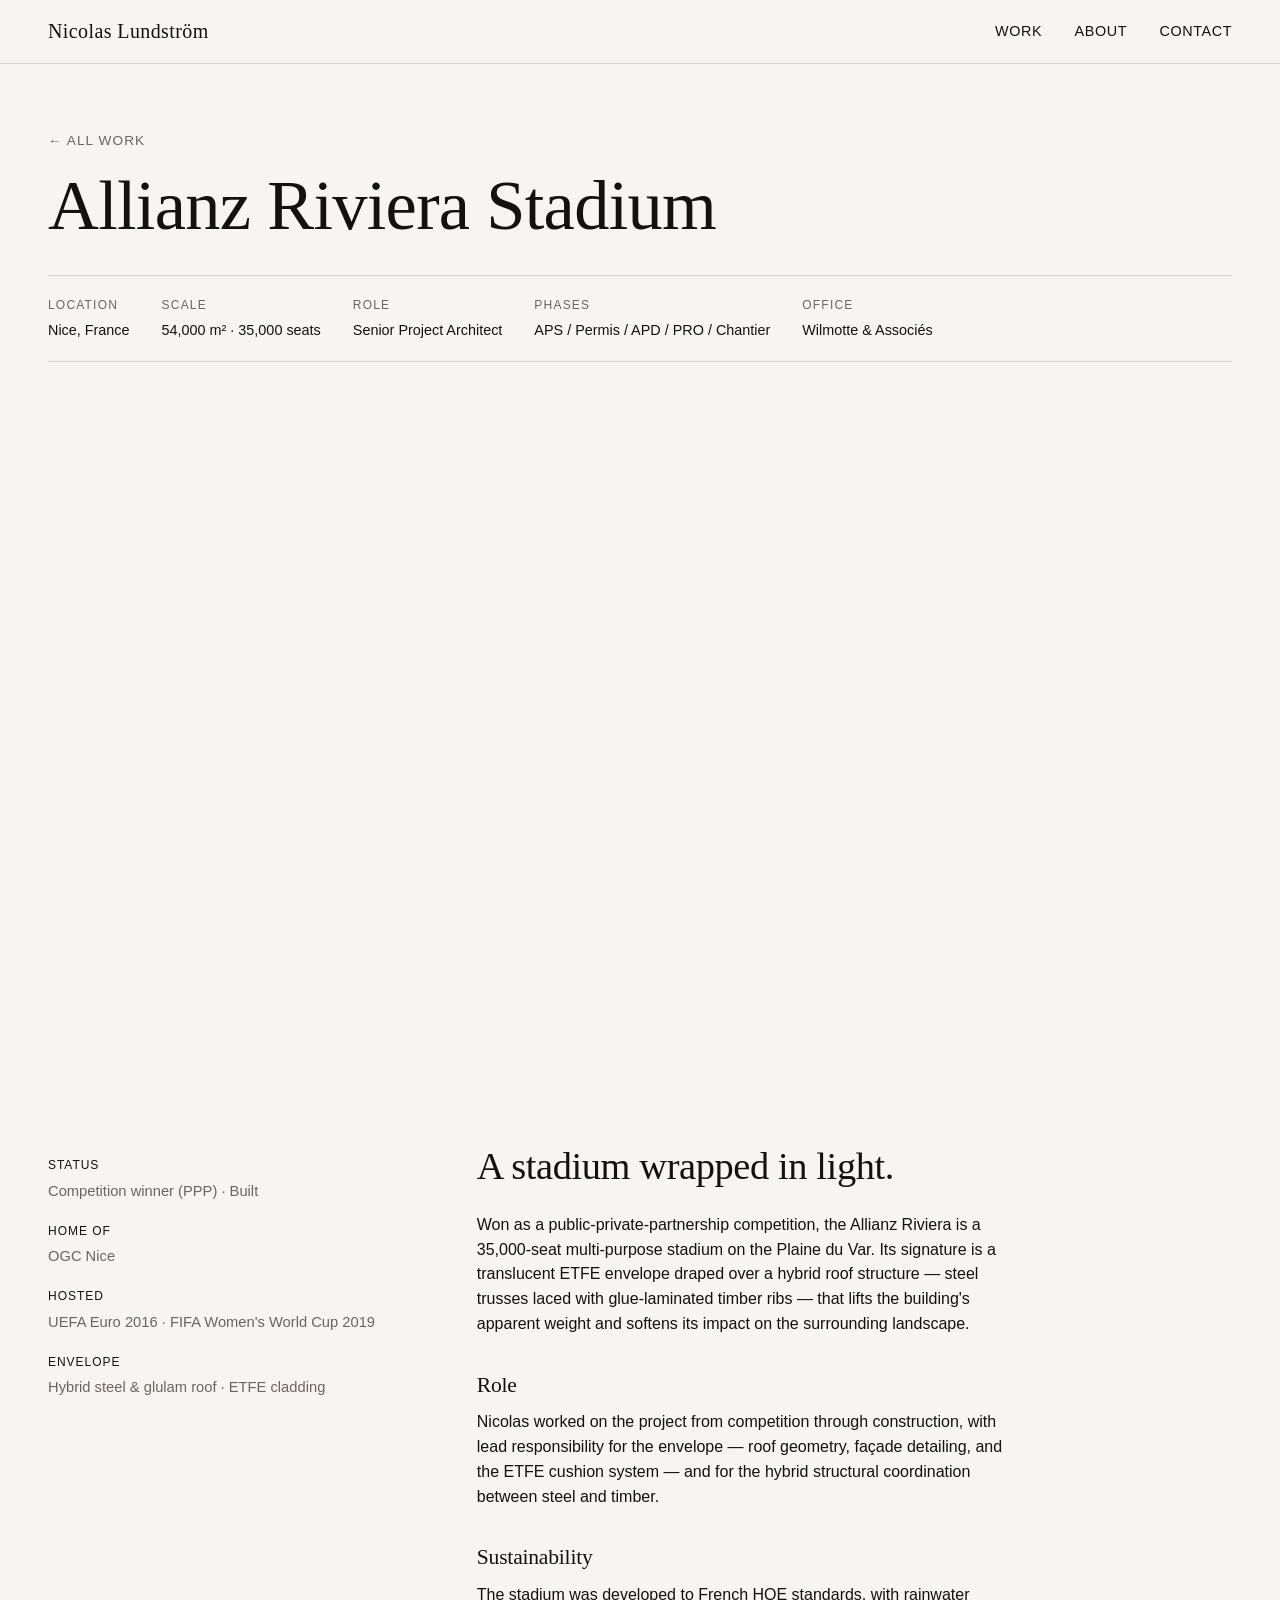
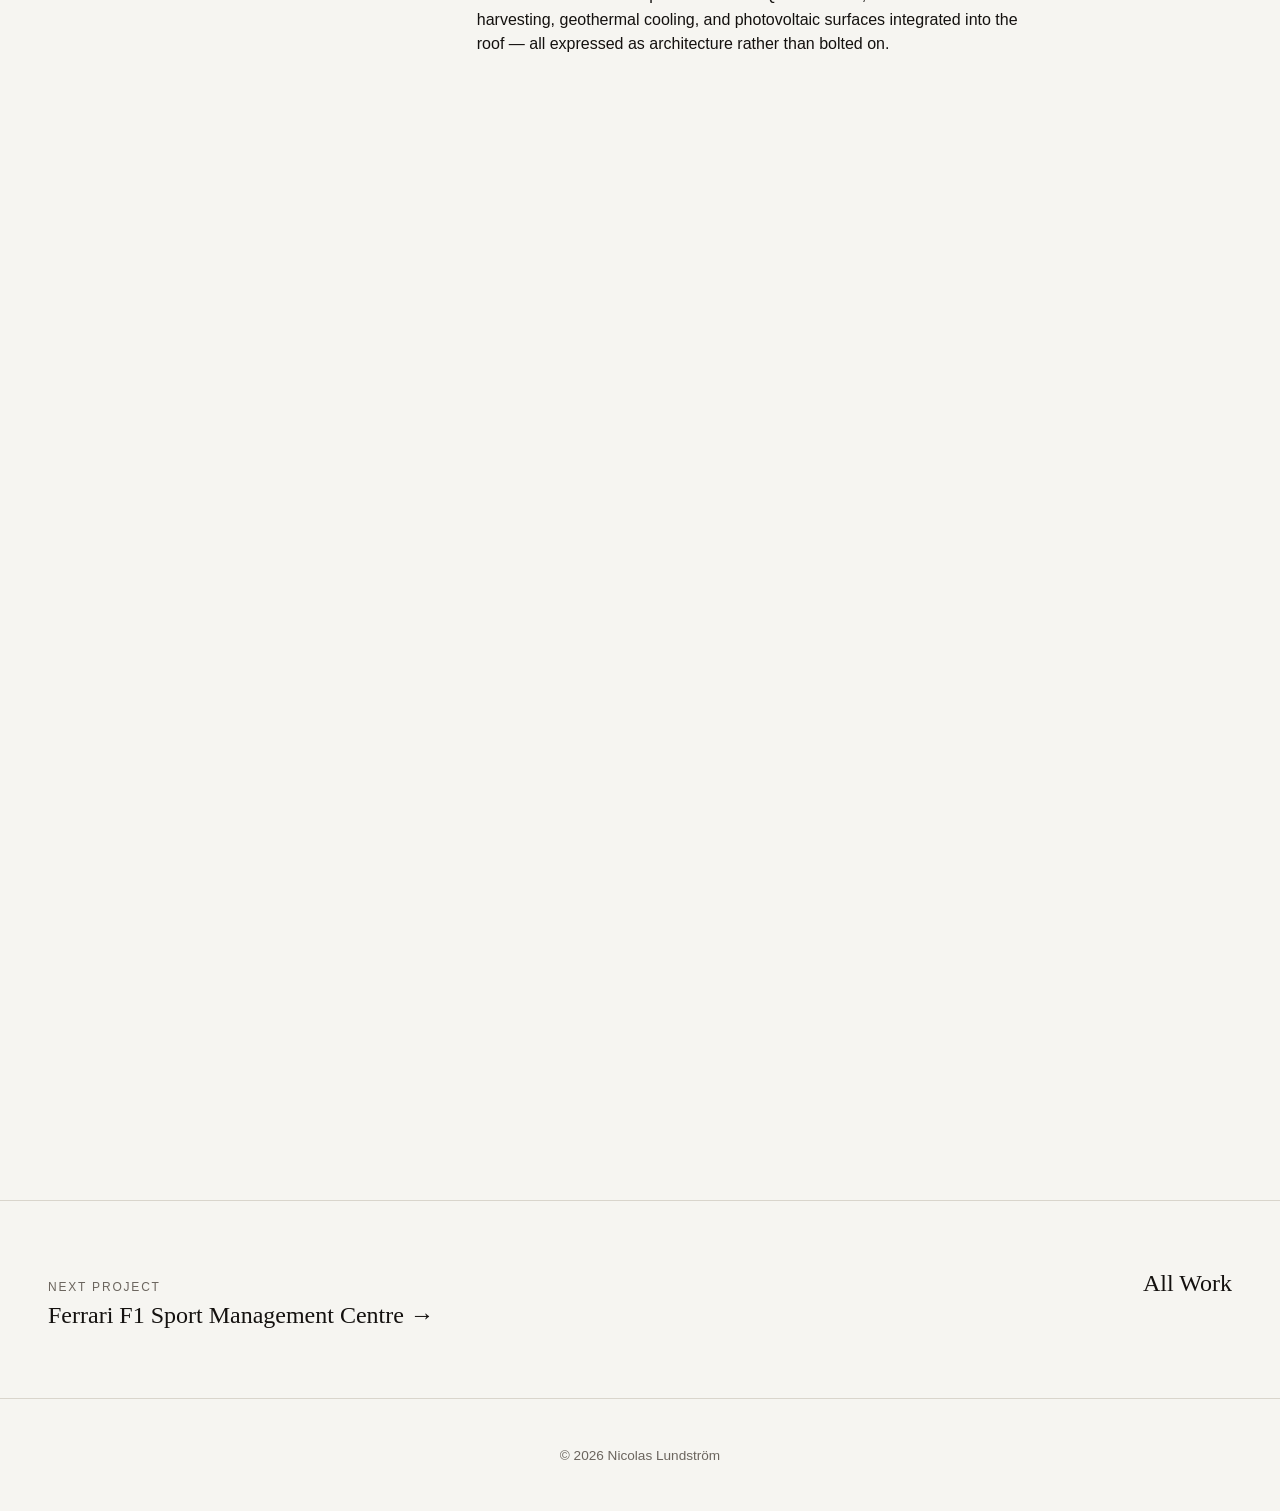
==== projects/allianz-riviera.html @ 049cf6e3 "v0 portfolio site for Nicolas Lundström 8 project pages covering work at Shalom Baranes Associates a" ====
<!doctype html>
<html lang="en">
<head>
<meta charset="utf-8" />
<meta name="viewport" content="width=device-width,initial-scale=1" />
<title>Allianz Riviera Stadium — Nicolas Lundström</title>
<link rel="stylesheet" href="../css/styles.css" />
</head>
<body>
<header class="site-header">
  <a class="brand" href="../index.html">Nicolas&nbsp;Lundström</a>
  <nav>
    <a href="../index.html#work">Work</a>
    <a href="../index.html#about">About</a>
    <a href="../index.html#contact">Contact</a>
  </nav>
</header>

<section class="project-hero">
  <a class="back" href="../index.html#work">← All Work</a>
  <h1>Allianz Riviera Stadium</h1>
  <div class="project-meta">
    <div><span>Location</span>Nice, France</div>
    <div><span>Scale</span>54,000 m² · 35,000 seats</div>
    <div><span>Role</span>Senior Project Architect</div>
    <div><span>Phases</span>APS / Permis / APD / PRO / Chantier</div>
    <div><span>Office</span>Wilmotte &amp; Associés</div>
  </div>
</section>

<div class="project-cover">
  <div class="img" style="background-image:url('https://picsum.photos/seed/allianz-hero/1800/1000')"></div>
</div>

<section class="project-body">
  <aside>
    <strong>Status</strong>Competition winner (PPP) · Built
    <strong>Home of</strong>OGC Nice
    <strong>Hosted</strong>UEFA Euro 2016 · FIFA Women's World Cup 2019
    <strong>Envelope</strong>Hybrid steel &amp; glulam roof · ETFE cladding
  </aside>
  <div>
    <h2>A stadium wrapped in light.</h2>
    <p>
      Won as a public-private-partnership competition, the Allianz Riviera is a
      35,000-seat multi-purpose stadium on the Plaine du Var. Its signature is a
      translucent ETFE envelope draped over a hybrid roof structure — steel trusses
      laced with glue-laminated timber ribs — that lifts the building's apparent
      weight and softens its impact on the surrounding landscape.
    </p>
    <h3>Role</h3>
    <p>
      Nicolas worked on the project from competition through construction, with
      lead responsibility for the envelope — roof geometry, façade detailing,
      and the ETFE cushion system — and for the hybrid structural coordination
      between steel and timber.
    </p>
    <h3>Sustainability</h3>
    <p>
      The stadium was developed to French HQE standards, with rainwater harvesting,
      geothermal cooling, and photovoltaic surfaces integrated into the roof —
      all expressed as architecture rather than bolted on.
    </p>
  </div>
</section>

<section class="gallery">
  <div class="img wide" style="background-image:url('https://picsum.photos/seed/allianz-g1/1600/700')"></div>
  <div class="img" style="background-image:url('https://picsum.photos/seed/allianz-g2/1200/900')"></div>
  <div class="img" style="background-image:url('https://picsum.photos/seed/allianz-g3/1200/900')"></div>
</section>

<nav class="next-project">
  <div><div class="label">Next Project</div><a href="ferrari-f1.html">Ferrari F1 Sport Management Centre →</a></div>
  <div><a href="../index.html#work">All Work</a></div>
</nav>

<footer class="site-footer"><p>© <span id="y"></span> Nicolas Lundström</p></footer>
<script>document.getElementById('y').textContent=new Date().getFullYear();</script>
</body>
</html>
---- css/styles.css ----
/* ---- Base ---- */
:root {
  --bg: #f6f5f1;
  --ink: #14110f;
  --muted: #6b655e;
  --rule: #d9d5cc;
  --accent: #a8321a;
  --max: 1280px;
  --serif: "Cormorant Garamond", "Didot", "Times New Roman", serif;
  --sans: "Inter", "Helvetica Neue", Arial, sans-serif;
}

* { box-sizing: border-box; }
html, body { margin: 0; padding: 0; }
body {
  background: var(--bg);
  color: var(--ink);
  font-family: var(--sans);
  font-size: 16px;
  line-height: 1.55;
  -webkit-font-smoothing: antialiased;
}
img { max-width: 100%; display: block; }
a { color: inherit; text-decoration: none; }
a:hover { color: var(--accent); }
h1, h2, h3 { font-family: var(--serif); font-weight: 500; letter-spacing: -0.01em; }
h1 { font-size: clamp(2.4rem, 5.5vw, 5rem); line-height: 1.05; margin: 0; }
h2 { font-size: clamp(1.8rem, 3vw, 2.6rem); margin: 0; }
h3 { font-size: 1.35rem; margin: 0.25rem 0 0.5rem; }

/* ---- Header ---- */
.site-header {
  position: sticky; top: 0; z-index: 20;
  display: flex; justify-content: space-between; align-items: center;
  padding: 1rem clamp(1.25rem, 4vw, 3rem);
  background: rgba(246,245,241,0.92);
  backdrop-filter: blur(8px);
  border-bottom: 1px solid var(--rule);
}
.brand { font-family: var(--serif); font-size: 1.25rem; letter-spacing: 0.02em; }
.site-header nav a { margin-left: 1.75rem; font-size: 0.9rem; letter-spacing: 0.04em; text-transform: uppercase; }

/* ---- Hero ---- */
.hero {
  padding: clamp(4rem, 12vw, 9rem) clamp(1.25rem, 4vw, 3rem) clamp(3rem, 8vw, 6rem);
  max-width: var(--max); margin: 0 auto;
}
.hero .eyebrow {
  font-size: 0.8rem; letter-spacing: 0.15em; text-transform: uppercase;
  color: var(--muted); margin: 0 0 1.5rem;
}
.hero .lede {
  max-width: 46ch; font-size: 1.15rem; color: var(--muted);
  margin: 2rem 0 2.5rem;
}
.cta {
  display: inline-block;
  border-bottom: 1px solid var(--ink);
  padding-bottom: 2px;
  font-size: 0.95rem; letter-spacing: 0.04em;
}

/* ---- Sections ---- */
.work, .about, .contact {
  max-width: var(--max); margin: 0 auto;
  padding: clamp(3rem, 7vw, 6rem) clamp(1.25rem, 4vw, 3rem);
  border-top: 1px solid var(--rule);
}
.section-head {
  display: flex; align-items: baseline; gap: 1rem;
  margin-bottom: 3rem;
}
.section-num {
  font-family: var(--serif); font-style: italic; color: var(--muted); font-size: 1rem;
}

/* ---- Work grid ---- */
.grid {
  display: grid; gap: clamp(1.5rem, 3vw, 2.5rem);
  grid-template-columns: repeat(auto-fill, minmax(320px, 1fr));
}
.card {
  display: flex; flex-direction: column;
  color: var(--ink); transition: transform 0.4s ease;
}
.card:hover { color: var(--ink); transform: translateY(-4px); }
.card:hover h3 { color: var(--accent); }
.card-img {
  aspect-ratio: 4 / 3;
  background-size: cover; background-position: center;
  background-color: #ddd;
  margin-bottom: 1rem;
  filter: saturate(0.9);
}
.card-meta {
  font-size: 0.78rem; letter-spacing: 0.1em; text-transform: uppercase;
  color: var(--muted); margin: 0.25rem 0;
}
.card-body p { margin: 0.25rem 0 0; color: var(--muted); font-size: 0.98rem; }

/* ---- About ---- */
.about-grid {
  display: grid; grid-template-columns: 1fr 1.6fr; gap: clamp(1.5rem, 4vw, 4rem);
}
.about-portrait {
  aspect-ratio: 3 / 4;
  background-image: url('https://picsum.photos/seed/nicolasportrait/900/1200');
  background-size: cover; background-position: center;
  filter: grayscale(0.2);
}
.about-copy p { margin: 0 0 1.1rem; max-width: 62ch; }
.about-copy a { border-bottom: 1px solid var(--muted); }
.facts {
  margin-top: 2rem;
  border-top: 1px solid var(--rule);
  padding-top: 1.5rem;
}
.facts > div {
  display: grid; grid-template-columns: 180px 1fr; gap: 1rem;
  padding: 0.65rem 0;
  border-bottom: 1px solid var(--rule);
}
.facts dt { font-size: 0.78rem; letter-spacing: 0.1em; text-transform: uppercase; color: var(--muted); margin: 0; }
.facts dd { margin: 0; font-size: 0.98rem; }

@media (max-width: 720px) {
  .about-grid { grid-template-columns: 1fr; }
  .facts > div { grid-template-columns: 1fr; gap: 0.15rem; }
}

/* ---- Contact ---- */
.contact-inner { max-width: 56ch; }
.contact-inner .email {
  font-family: var(--serif); font-size: clamp(1.6rem, 4vw, 2.4rem);
  margin: 0.5rem 0 1.5rem;
}
.contact-inner .email a { border-bottom: 1px solid var(--ink); }
.contact-inner .links a { border-bottom: 1px solid var(--muted); margin: 0 0.25rem; }
.contact-inner .links span { color: var(--muted); margin: 0 0.25rem; }

/* ---- Footer ---- */
.site-footer {
  border-top: 1px solid var(--rule);
  padding: 2rem clamp(1.25rem, 4vw, 3rem);
  font-size: 0.85rem; color: var(--muted);
  text-align: center;
}

/* ---- Project detail pages ---- */
.project-hero {
  padding: clamp(2rem, 5vw, 4rem) clamp(1.25rem, 4vw, 3rem) clamp(1rem, 3vw, 2rem);
  max-width: var(--max); margin: 0 auto;
}
.project-hero .back {
  font-size: 0.85rem; letter-spacing: 0.08em; text-transform: uppercase;
  color: var(--muted);
}
.project-hero h1 { margin-top: 1rem; }
.project-hero .project-meta {
  display: flex; flex-wrap: wrap; gap: 2rem;
  margin-top: 2rem; padding: 1.25rem 0;
  border-top: 1px solid var(--rule); border-bottom: 1px solid var(--rule);
  font-size: 0.9rem;
}
.project-hero .project-meta span { color: var(--muted); display: block; font-size: 0.75rem; letter-spacing: 0.1em; text-transform: uppercase; margin-bottom: 0.3rem; }

.project-cover {
  max-width: var(--max); margin: 0 auto;
  padding: 0 clamp(1.25rem, 4vw, 3rem);
}
.project-cover .img {
  aspect-ratio: 16 / 9;
  background-size: cover; background-position: center;
}
.project-body {
  display: grid; grid-template-columns: 1fr 2fr;
  gap: clamp(1.5rem, 4vw, 4rem);
  max-width: var(--max); margin: 0 auto;
  padding: clamp(3rem, 6vw, 5rem) clamp(1.25rem, 4vw, 3rem);
}
.project-body h2 { margin-bottom: 1rem; }
.project-body h3 { margin-top: 2rem; }
.project-body p { max-width: 62ch; margin: 0 0 1.1rem; }
.project-body aside { font-size: 0.92rem; color: var(--muted); }
.project-body aside strong { display: block; color: var(--ink); font-weight: 500; text-transform: uppercase; letter-spacing: 0.08em; font-size: 0.75rem; margin-top: 1.2rem; margin-bottom: 0.3rem; }

@media (max-width: 800px) {
  .project-body { grid-template-columns: 1fr; }
}

.gallery {
  max-width: var(--max); margin: 0 auto;
  padding: 0 clamp(1.25rem, 4vw, 3rem) clamp(3rem, 6vw, 5rem);
  display: grid; gap: 1rem;
  grid-template-columns: repeat(2, 1fr);
}
.gallery .img { aspect-ratio: 4 / 3; background-size: cover; background-position: center; }
.gallery .img.wide { grid-column: 1 / -1; aspect-ratio: 16 / 7; }

.next-project {
  border-top: 1px solid var(--rule);
  max-width: var(--max); margin: 0 auto;
  padding: clamp(2rem, 5vw, 4rem) clamp(1.25rem, 4vw, 3rem);
  display: flex; justify-content: space-between; align-items: baseline;
}
.next-project a { font-family: var(--serif); font-size: 1.5rem; }
.next-project .label { font-size: 0.75rem; letter-spacing: 0.15em; text-transform: uppercase; color: var(--muted); }
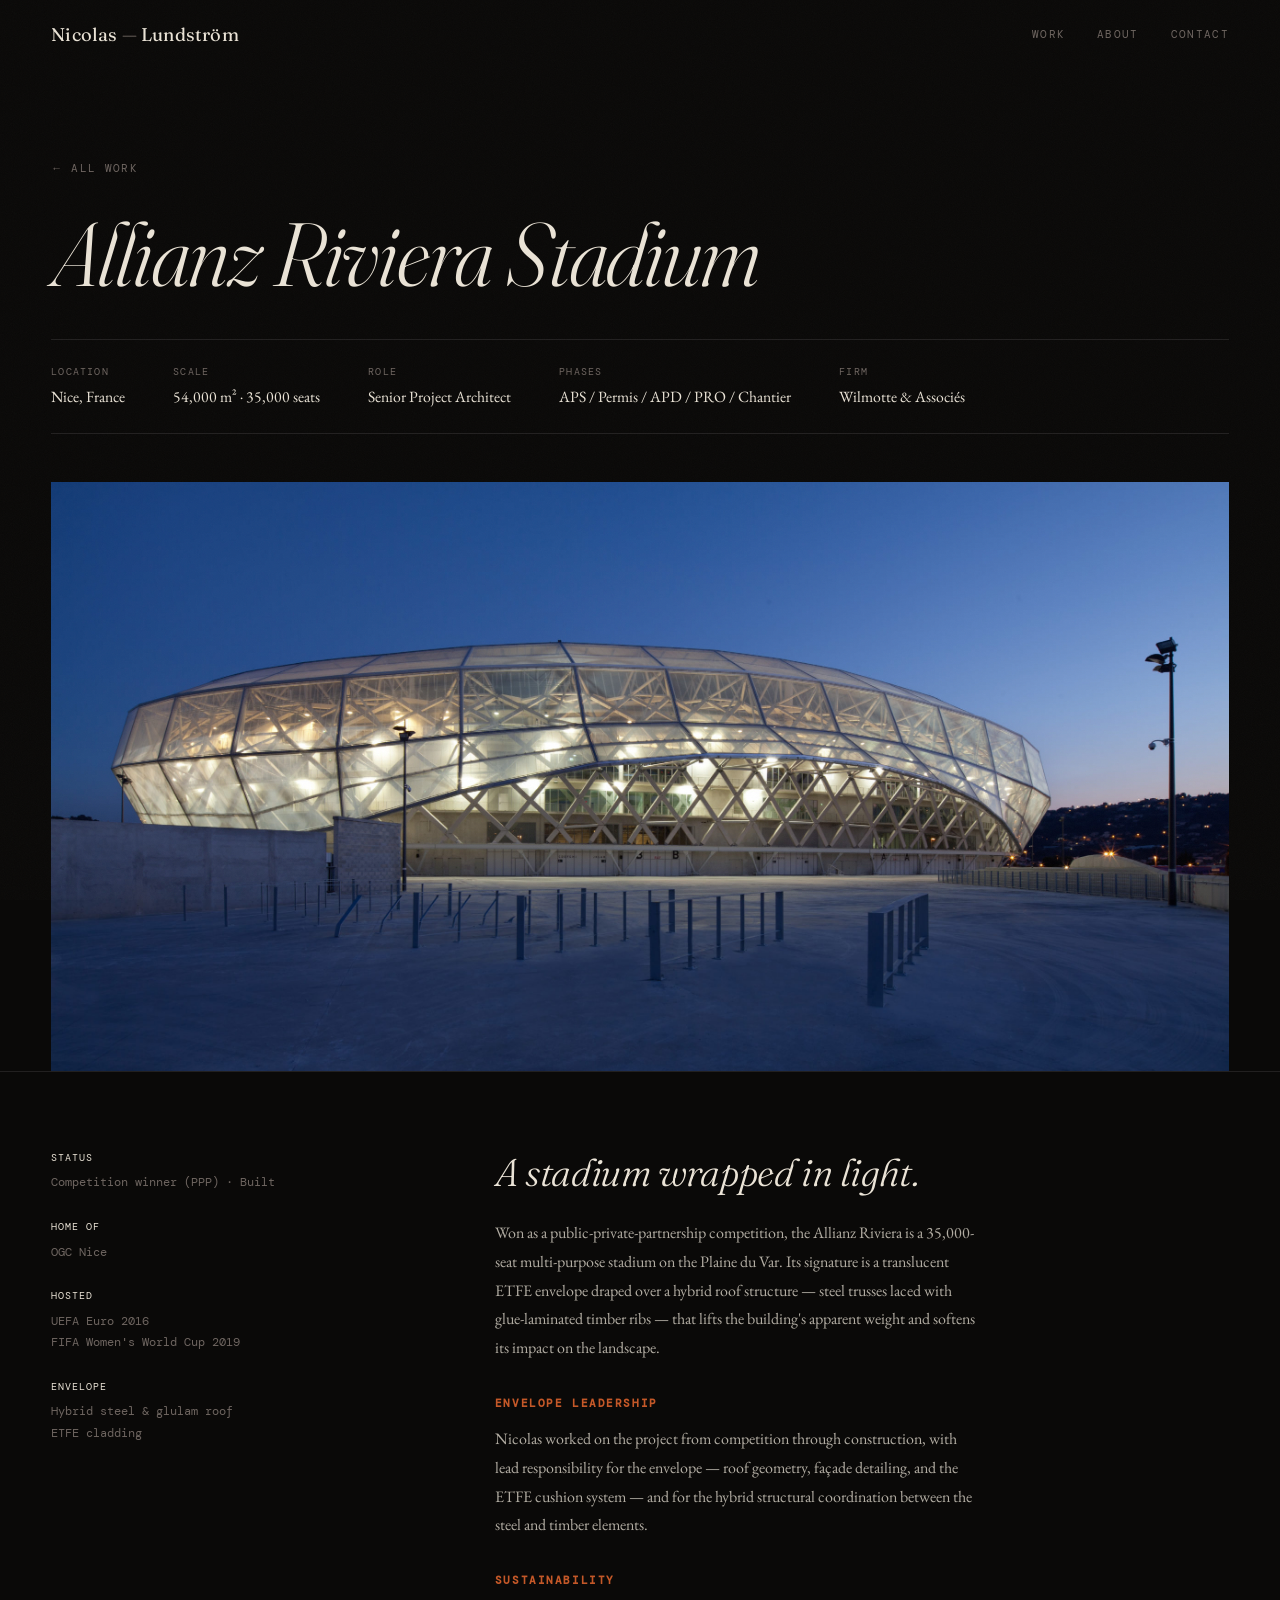
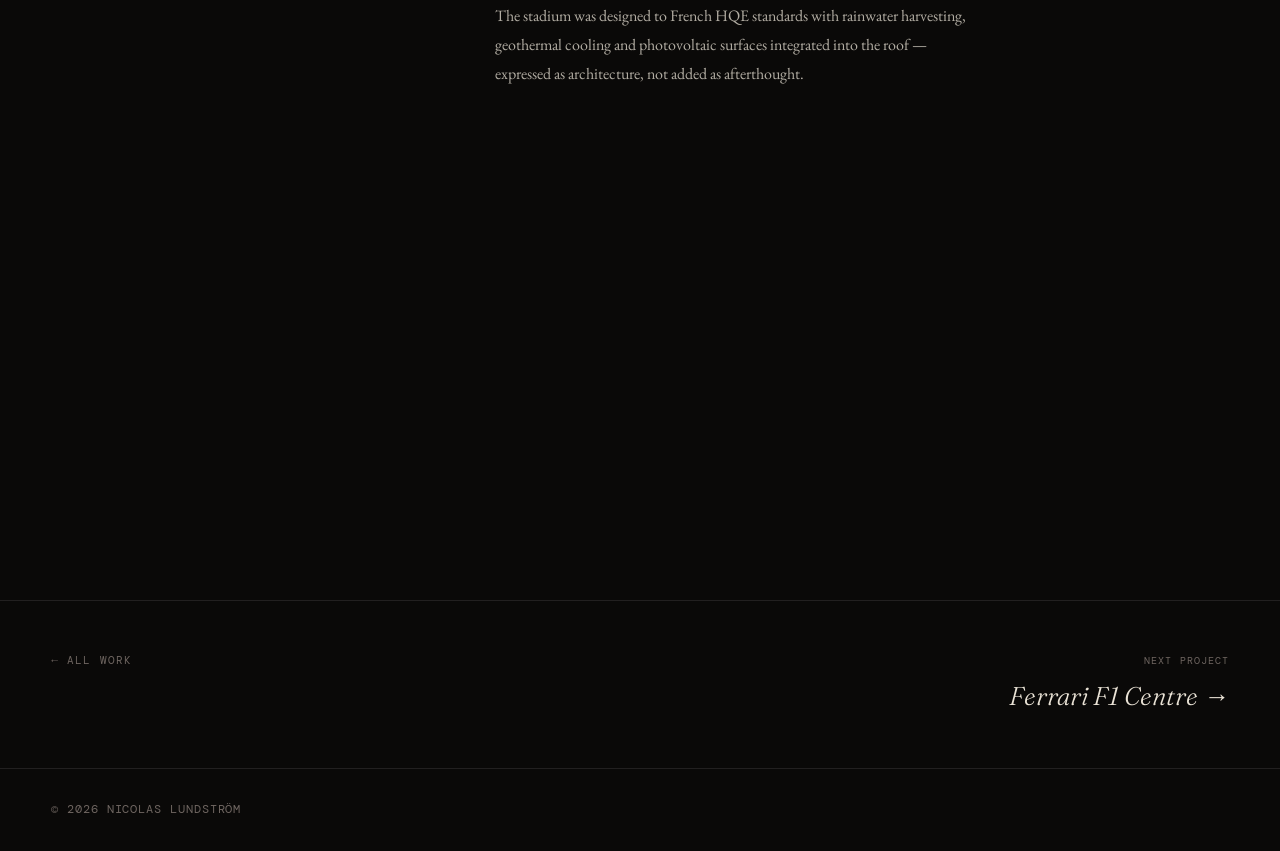
==== commit f00bc7de: "v2 — full design overhaul with real project photography - New editorial dark aesthetic (Fraunces/EB " ====
--- a/projects/allianz-riviera.html
+++ b/projects/allianz-riviera.html
@@ -4,11 +4,16 @@
 <meta charset="utf-8" />
 <meta name="viewport" content="width=device-width,initial-scale=1" />
 <title>Allianz Riviera Stadium — Nicolas Lundström</title>
+<link rel="preconnect" href="https://fonts.googleapis.com" />
+<link rel="preconnect" href="https://fonts.gstatic.com" crossorigin />
+<link href="https://fonts.googleapis.com/css2?family=Fraunces:ital,opsz,wght@0,9..144,300..900;1,9..144,300..900&family=EB+Garamond:ital,wght@0,400;0,500;1,400&family=DM+Mono:wght@300;400&display=swap" rel="stylesheet" />
 <link rel="stylesheet" href="../css/styles.css" />
 </head>
 <body>
-<header class="site-header">
-  <a class="brand" href="../index.html">Nicolas&nbsp;Lundström</a>
+<div class="grain"></div>
+
+<header class="site-header" id="site-header">
+  <a class="brand" href="../index.html">Nicolas<span class="brand-sep"> — </span>Lundström</a>
   <nav>
     <a href="../index.html#work">Work</a>
     <a href="../index.html#about">About</a>
@@ -17,65 +22,82 @@
 </header>
 
 <section class="project-hero">
-  <a class="back" href="../index.html#work">← All Work</a>
+  <a class="back-link" href="../index.html#work">All Work</a>
   <h1>Allianz Riviera Stadium</h1>
-  <div class="project-meta">
-    <div><span>Location</span>Nice, France</div>
-    <div><span>Scale</span>54,000 m² · 35,000 seats</div>
-    <div><span>Role</span>Senior Project Architect</div>
-    <div><span>Phases</span>APS / Permis / APD / PRO / Chantier</div>
-    <div><span>Office</span>Wilmotte &amp; Associés</div>
+  <div class="project-meta-bar">
+    <div class="project-meta-item"><div class="label">Location</div><div class="value">Nice, France</div></div>
+    <div class="project-meta-item"><div class="label">Scale</div><div class="value">54,000 m² · 35,000 seats</div></div>
+    <div class="project-meta-item"><div class="label">Role</div><div class="value">Senior Project Architect</div></div>
+    <div class="project-meta-item"><div class="label">Phases</div><div class="value">APS / Permis / APD / PRO / Chantier</div></div>
+    <div class="project-meta-item"><div class="label">Firm</div><div class="value">Wilmotte &amp; Associés</div></div>
   </div>
 </section>
 
 <div class="project-cover">
-  <div class="img" style="background-image:url('https://picsum.photos/seed/allianz-hero/1800/1000')"></div>
+  <img class="project-cover-img" src="../images/allianz.jpg" alt="Allianz Riviera Stadium, Nice" />
 </div>
 
-<section class="project-body">
-  <aside>
-    <strong>Status</strong>Competition winner (PPP) · Built
-    <strong>Home of</strong>OGC Nice
-    <strong>Hosted</strong>UEFA Euro 2016 · FIFA Women's World Cup 2019
-    <strong>Envelope</strong>Hybrid steel &amp; glulam roof · ETFE cladding
+<div class="project-content">
+  <aside class="project-sidebar">
+    <div class="sib-group">
+      <strong>Status</strong>
+      Competition winner (PPP) · Built
+    </div>
+    <div class="sib-group">
+      <strong>Home of</strong>
+      OGC Nice
+    </div>
+    <div class="sib-group">
+      <strong>Hosted</strong>
+      UEFA Euro 2016<br/>FIFA Women's World Cup 2019
+    </div>
+    <div class="sib-group">
+      <strong>Envelope</strong>
+      Hybrid steel &amp; glulam roof<br/>ETFE cladding
+    </div>
   </aside>
-  <div>
+
+  <div class="project-text">
     <h2>A stadium wrapped in light.</h2>
     <p>
       Won as a public-private-partnership competition, the Allianz Riviera is a
-      35,000-seat multi-purpose stadium on the Plaine du Var. Its signature is a
-      translucent ETFE envelope draped over a hybrid roof structure — steel trusses
-      laced with glue-laminated timber ribs — that lifts the building's apparent
-      weight and softens its impact on the surrounding landscape.
+      35,000-seat multi-purpose stadium on the Plaine du Var. Its signature
+      is a translucent ETFE envelope draped over a hybrid roof structure —
+      steel trusses laced with glue-laminated timber ribs — that lifts the
+      building's apparent weight and softens its impact on the landscape.
     </p>
-    <h3>Role</h3>
+    <h3>Envelope Leadership</h3>
     <p>
-      Nicolas worked on the project from competition through construction, with
-      lead responsibility for the envelope — roof geometry, façade detailing,
-      and the ETFE cushion system — and for the hybrid structural coordination
-      between steel and timber.
+      Nicolas worked on the project from competition through construction,
+      with lead responsibility for the envelope — roof geometry, façade
+      detailing, and the ETFE cushion system — and for the hybrid structural
+      coordination between the steel and timber elements.
     </p>
     <h3>Sustainability</h3>
     <p>
-      The stadium was developed to French HQE standards, with rainwater harvesting,
-      geothermal cooling, and photovoltaic surfaces integrated into the roof —
-      all expressed as architecture rather than bolted on.
+      The stadium was designed to French HQE standards with rainwater harvesting,
+      geothermal cooling and photovoltaic surfaces integrated into the roof —
+      expressed as architecture, not added as afterthought.
     </p>
   </div>
-</section>
+</div>
 
-<section class="gallery">
-  <div class="img wide" style="background-image:url('https://picsum.photos/seed/allianz-g1/1600/700')"></div>
-  <div class="img" style="background-image:url('https://picsum.photos/seed/allianz-g2/1200/900')"></div>
-  <div class="img" style="background-image:url('https://picsum.photos/seed/allianz-g3/1200/900')"></div>
-</section>
+<div class="project-gallery">
+  <div class="gallery-img span2" style="background-image:url('https://picsum.photos/seed/allianz-g1/1600/700')"></div>
+  <div class="gallery-img" style="background-image:url('https://picsum.photos/seed/allianz-g2/900/675')"></div>
+</div>
 
-<nav class="next-project">
-  <div><div class="label">Next Project</div><a href="ferrari-f1.html">Ferrari F1 Sport Management Centre →</a></div>
-  <div><a href="../index.html#work">All Work</a></div>
+<nav class="project-nav">
+  <a class="all-link" href="../index.html#work">← All Work</a>
+  <div class="next-link">
+    <span class="next-label">Next Project</span>
+    <a class="next-title" href="ferrari-f1.html">Ferrari F1 Centre →</a>
+  </div>
 </nav>
 
-<footer class="site-footer"><p>© <span id="y"></span> Nicolas Lundström</p></footer>
-<script>document.getElementById('y').textContent=new Date().getFullYear();</script>
+<footer class="site-footer">
+  <span class="mono">© <span id="yr"></span> Nicolas Lundström</span>
+</footer>
+<script src="../js/main.js"></script>
 </body>
 </html>
--- a/css/styles.css
+++ b/css/styles.css
@@ -1,207 +1,635 @@
-/* ---- Base ---- */
+/* ===================================================
+   NICOLAS LUNDSTRÖM — PORTFOLIO
+   Monumental Editorial Aesthetic
+   Fonts: Fraunces (display) · EB Garamond (body) · DM Mono (ui)
+   =================================================== */
+
+/* ---- Tokens ---- */
 :root {
-  --bg: #f6f5f1;
-  --ink: #14110f;
-  --muted: #6b655e;
-  --rule: #d9d5cc;
-  --accent: #a8321a;
-  --max: 1280px;
-  --serif: "Cormorant Garamond", "Didot", "Times New Roman", serif;
-  --sans: "Inter", "Helvetica Neue", Arial, sans-serif;
-}
-
-* { box-sizing: border-box; }
-html, body { margin: 0; padding: 0; }
+  --bg:      #0A0908;
+  --surface: #131110;
+  --ink:     #EAE3D6;
+  --muted:   #6E6560;
+  --faint:   #3A3633;
+  --rule:    #222020;
+  --accent:  #C45828;
+  --gold:    #C9A96E;
+
+  --f-display: "Fraunces", serif;
+  --f-body:    "EB Garamond", serif;
+  --f-mono:    "DM Mono", monospace;
+
+  --ease-out: cubic-bezier(0.22, 1, 0.36, 1);
+  --ease-in-out: cubic-bezier(0.65, 0, 0.35, 1);
+
+  --max: 1400px;
+  --gutter: clamp(1.25rem, 4vw, 3.5rem);
+}
+
+/* ---- Reset ---- */
+*, *::before, *::after { box-sizing: border-box; margin: 0; padding: 0; }
+html { scroll-behavior: smooth; }
 body {
   background: var(--bg);
   color: var(--ink);
-  font-family: var(--sans);
-  font-size: 16px;
-  line-height: 1.55;
+  font-family: var(--f-body);
+  font-size: clamp(1rem, 1.1vw, 1.125rem);
+  line-height: 1.6;
   -webkit-font-smoothing: antialiased;
-}
-img { max-width: 100%; display: block; }
+  overflow-x: hidden;
+}
 a { color: inherit; text-decoration: none; }
-a:hover { color: var(--accent); }
-h1, h2, h3 { font-family: var(--serif); font-weight: 500; letter-spacing: -0.01em; }
-h1 { font-size: clamp(2.4rem, 5.5vw, 5rem); line-height: 1.05; margin: 0; }
-h2 { font-size: clamp(1.8rem, 3vw, 2.6rem); margin: 0; }
-h3 { font-size: 1.35rem; margin: 0.25rem 0 0.5rem; }
+img { display: block; max-width: 100%; }
+sup { font-size: 0.6em; vertical-align: super; }
+
+/* ---- Grain overlay ---- */
+.grain {
+  position: fixed; inset: 0; z-index: 999;
+  pointer-events: none;
+  opacity: 0.028;
+  background-image: url("data:image/svg+xml,%3Csvg xmlns='http://www.w3.org/2000/svg' width='300' height='300'%3E%3Cfilter id='n'%3E%3CfeTurbulence type='fractalNoise' baseFrequency='0.75' numOctaves='4' stitchTiles='stitch'/%3E%3C/filter%3E%3Crect width='300' height='300' filter='url(%23n)'/%3E%3C/svg%3E");
+  background-size: 200px;
+}
+
+/* ---- Utility ---- */
+.mono { font-family: var(--f-mono); font-size: 0.72rem; letter-spacing: 0.08em; text-transform: uppercase; }
+.muted { color: var(--muted); }
 
 /* ---- Header ---- */
 .site-header {
-  position: sticky; top: 0; z-index: 20;
+  position: fixed; top: 0; left: 0; right: 0; z-index: 100;
   display: flex; justify-content: space-between; align-items: center;
-  padding: 1rem clamp(1.25rem, 4vw, 3rem);
-  background: rgba(246,245,241,0.92);
-  backdrop-filter: blur(8px);
-  border-bottom: 1px solid var(--rule);
-}
-.brand { font-family: var(--serif); font-size: 1.25rem; letter-spacing: 0.02em; }
-.site-header nav a { margin-left: 1.75rem; font-size: 0.9rem; letter-spacing: 0.04em; text-transform: uppercase; }
+  padding: 1.25rem var(--gutter);
+  border-bottom: 1px solid transparent;
+  transition: border-color 0.4s, background 0.4s, backdrop-filter 0.4s;
+}
+.site-header.scrolled {
+  border-color: var(--rule);
+  background: rgba(10,9,8,0.88);
+  backdrop-filter: blur(14px);
+  -webkit-backdrop-filter: blur(14px);
+}
+.brand {
+  font-family: var(--f-display);
+  font-weight: 400;
+  font-size: 1.15rem;
+  letter-spacing: 0.01em;
+  color: var(--ink);
+  transition: color 0.2s;
+}
+.brand:hover { color: var(--gold); }
+.brand-sep { color: var(--muted); }
+.site-header nav { display: flex; gap: 2rem; }
+.site-header nav a {
+  font-family: var(--f-mono);
+  font-size: 0.68rem;
+  letter-spacing: 0.12em;
+  text-transform: uppercase;
+  color: var(--muted);
+  transition: color 0.2s;
+  position: relative;
+}
+.site-header nav a::after {
+  content: '';
+  position: absolute; bottom: -3px; left: 0; right: 0; height: 1px;
+  background: var(--accent); transform: scaleX(0); transform-origin: left;
+  transition: transform 0.3s var(--ease-out);
+}
+.site-header nav a:hover { color: var(--ink); }
+.site-header nav a:hover::after { transform: scaleX(1); }
 
 /* ---- Hero ---- */
 .hero {
-  padding: clamp(4rem, 12vw, 9rem) clamp(1.25rem, 4vw, 3rem) clamp(3rem, 8vw, 6rem);
-  max-width: var(--max); margin: 0 auto;
-}
-.hero .eyebrow {
-  font-size: 0.8rem; letter-spacing: 0.15em; text-transform: uppercase;
-  color: var(--muted); margin: 0 0 1.5rem;
-}
-.hero .lede {
-  max-width: 46ch; font-size: 1.15rem; color: var(--muted);
-  margin: 2rem 0 2.5rem;
-}
-.cta {
-  display: inline-block;
-  border-bottom: 1px solid var(--ink);
-  padding-bottom: 2px;
-  font-size: 0.95rem; letter-spacing: 0.04em;
-}
-
-/* ---- Sections ---- */
-.work, .about, .contact {
-  max-width: var(--max); margin: 0 auto;
-  padding: clamp(3rem, 7vw, 6rem) clamp(1.25rem, 4vw, 3rem);
+  min-height: 100svh;
+  display: grid;
+  grid-template-rows: auto 1fr auto;
+  padding: clamp(5rem, 10vw, 8rem) var(--gutter) clamp(2.5rem, 5vw, 4rem);
+  max-width: var(--max); margin: 0 auto;
+  position: relative;
+}
+.hero-eyebrow {
+  display: flex; align-items: center; gap: 1.25rem;
+  opacity: 0; animation: fadeUp 0.8s var(--ease-out) 0.2s forwards;
+}
+.hero-divider {
+  flex: 1; max-width: 80px; height: 1px; background: var(--faint);
+}
+.hero-eyebrow .mono { color: var(--muted); }
+
+.hero-name {
+  font-family: var(--f-display);
+  font-style: italic;
+  font-size: clamp(5rem, 14vw, 13rem);
+  font-weight: 300;
+  line-height: 0.92;
+  letter-spacing: -0.03em;
+  align-self: center;
+  padding: 0.5em 0;
+  overflow: hidden;
+}
+.line-wrap { display: block; overflow: hidden; }
+.line {
+  display: block;
+  opacity: 0;
+  transform: translateY(105%);
+  animation: slideUp 1s var(--ease-out) forwards;
+}
+.l1 { animation-delay: 0.3s; }
+.l2 { animation-delay: 0.5s; }
+
+.hero-footer {
+  display: flex; gap: clamp(2rem, 5vw, 5rem); align-items: flex-start;
+  opacity: 0; animation: fadeUp 0.8s var(--ease-out) 0.8s forwards;
+}
+.hero-stats { display: flex; gap: clamp(1.5rem, 3vw, 3rem); }
+.stat { display: flex; flex-direction: column; gap: 0.2rem; }
+.stat-n {
+  font-family: var(--f-display);
+  font-size: clamp(1.6rem, 3vw, 2.5rem);
+  font-weight: 300;
+  line-height: 1;
+  color: var(--ink);
+}
+.stat-l {
+  font-family: var(--f-mono);
+  font-size: 0.65rem;
+  letter-spacing: 0.1em;
+  text-transform: uppercase;
+  color: var(--muted);
+}
+.hero-desc {
+  color: var(--muted);
+  font-size: clamp(0.95rem, 1.1vw, 1.05rem);
+  line-height: 1.7;
+  max-width: 38ch;
+}
+
+.scroll-cue {
+  position: absolute; bottom: clamp(2rem, 4vw, 3.5rem); right: var(--gutter);
+  display: flex; flex-direction: column; align-items: center; gap: 0.75rem;
+  opacity: 0; animation: fadeUp 0.8s var(--ease-out) 1.2s forwards;
+}
+.scroll-line {
+  width: 1px; height: 60px;
+  background: linear-gradient(to bottom, transparent, var(--muted));
+  animation: scrollPulse 2s ease-in-out 2s infinite;
+}
+.scroll-cue .mono { color: var(--muted); writing-mode: vertical-lr; letter-spacing: 0.15em; }
+.scroll-cue:hover .mono { color: var(--ink); }
+
+/* ---- Section Label ---- */
+.section-label {
+  display: flex; align-items: center; gap: 1.5rem;
+  margin-bottom: clamp(2.5rem, 5vw, 4rem);
+}
+.section-label .mono { color: var(--muted); white-space: nowrap; }
+.rule-line {
+  flex: 1; height: 1px;
+  background: linear-gradient(to right, var(--faint), transparent);
+}
+
+/* ---- Work section ---- */
+.work {
+  max-width: var(--max); margin: 0 auto;
+  padding: clamp(4rem, 8vw, 7rem) var(--gutter);
+}
+
+/* ---- Project Grid ---- */
+.project-grid {
+  display: grid;
+  grid-template-columns: repeat(3, 1fr);
+  gap: clamp(0.6rem, 1.2vw, 1.2rem);
+}
+
+/* Cards */
+.pcard {
+  display: block;
+  position: relative;
+  overflow: hidden;
+  cursor: pointer;
+  background: var(--surface);
+  grid-column: span 1;
+  text-decoration: none;
+}
+.pcard--wide { grid-column: span 2; }
+
+.pcard-img {
+  width: 100%; height: 100%;
+  min-height: 340px;
+  background-image: var(--img);
+  background-size: cover;
+  background-position: center;
+  transition: transform 0.8s var(--ease-out), filter 0.6s;
+  filter: saturate(0.85) brightness(0.82);
+}
+.pcard--wide .pcard-img { min-height: 460px; }
+
+/* Gradient overlay */
+.pcard::before {
+  content: '';
+  position: absolute; inset: 0; z-index: 1;
+  background: linear-gradient(
+    to top,
+    rgba(8,7,6,0.96) 0%,
+    rgba(8,7,6,0.55) 40%,
+    rgba(8,7,6,0.08) 100%
+  );
+  transition: opacity 0.5s;
+}
+.pcard:hover::before {
+  background: linear-gradient(
+    to top,
+    rgba(8,7,6,0.98) 0%,
+    rgba(8,7,6,0.72) 55%,
+    rgba(8,7,6,0.2) 100%
+  );
+}
+
+.pcard-body {
+  position: absolute; bottom: 0; left: 0; right: 0; z-index: 2;
+  padding: clamp(1.25rem, 2.5vw, 2rem);
+}
+.pcard-meta {
+  font-family: var(--f-mono);
+  font-size: 0.65rem;
+  letter-spacing: 0.1em;
+  text-transform: uppercase;
+  color: var(--gold);
+  margin-bottom: 0.5rem;
+  opacity: 0.8;
+}
+.pcard-meta .mono { color: var(--accent); font-size: inherit; letter-spacing: 0.06em; }
+.pcard h3 {
+  font-family: var(--f-display);
+  font-size: clamp(1.3rem, 2.5vw, 2rem);
+  font-weight: 300;
+  font-style: italic;
+  line-height: 1.1;
+  color: var(--ink);
+  transition: color 0.3s;
+}
+.pcard-desc {
+  font-family: var(--f-body);
+  font-size: clamp(0.88rem, 1vw, 0.98rem);
+  line-height: 1.55;
+  color: rgba(234,227,214,0.6);
+  max-height: 0; overflow: hidden;
+  margin-top: 0;
+  transition: max-height 0.5s var(--ease-out), margin-top 0.4s, opacity 0.4s;
+  opacity: 0;
+}
+.pcard:hover .pcard-desc {
+  max-height: 100px;
+  margin-top: 0.75rem;
+  opacity: 1;
+}
+.pcard:hover h3 { color: #fff; }
+.pcard:hover .pcard-img {
+  transform: scale(1.04);
+  filter: saturate(1) brightness(0.72);
+}
+
+/* Arrow indicator on hover */
+.pcard::after {
+  content: '→';
+  position: absolute; top: 1.5rem; right: 1.5rem; z-index: 2;
+  font-size: 1.1rem;
+  color: var(--ink);
+  opacity: 0;
+  transform: translate(-6px, 6px);
+  transition: opacity 0.3s, transform 0.4s var(--ease-out);
+}
+.pcard:hover::after { opacity: 0.7; transform: translate(0,0); }
+
+/* ---- About ---- */
+.about {
+  max-width: var(--max); margin: 0 auto;
+  padding: clamp(4rem, 8vw, 7rem) var(--gutter);
   border-top: 1px solid var(--rule);
 }
-.section-head {
-  display: flex; align-items: baseline; gap: 1rem;
-  margin-bottom: 3rem;
-}
-.section-num {
-  font-family: var(--serif); font-style: italic; color: var(--muted); font-size: 1rem;
-}
-
-/* ---- Work grid ---- */
-.grid {
-  display: grid; gap: clamp(1.5rem, 3vw, 2.5rem);
-  grid-template-columns: repeat(auto-fill, minmax(320px, 1fr));
-}
-.card {
-  display: flex; flex-direction: column;
-  color: var(--ink); transition: transform 0.4s ease;
-}
-.card:hover { color: var(--ink); transform: translateY(-4px); }
-.card:hover h3 { color: var(--accent); }
-.card-img {
-  aspect-ratio: 4 / 3;
-  background-size: cover; background-position: center;
-  background-color: #ddd;
-  margin-bottom: 1rem;
-  filter: saturate(0.9);
-}
-.card-meta {
-  font-size: 0.78rem; letter-spacing: 0.1em; text-transform: uppercase;
-  color: var(--muted); margin: 0.25rem 0;
-}
-.card-body p { margin: 0.25rem 0 0; color: var(--muted); font-size: 0.98rem; }
-
-/* ---- About ---- */
 .about-grid {
-  display: grid; grid-template-columns: 1fr 1.6fr; gap: clamp(1.5rem, 4vw, 4rem);
-}
+  display: grid;
+  grid-template-columns: 360px 1fr;
+  gap: clamp(3rem, 6vw, 7rem);
+  align-items: start;
+}
+.about-portrait-wrap { position: sticky; top: 6rem; }
 .about-portrait {
-  aspect-ratio: 3 / 4;
-  background-image: url('https://picsum.photos/seed/nicolasportrait/900/1200');
-  background-size: cover; background-position: center;
-  filter: grayscale(0.2);
-}
-.about-copy p { margin: 0 0 1.1rem; max-width: 62ch; }
-.about-copy a { border-bottom: 1px solid var(--muted); }
-.facts {
-  margin-top: 2rem;
+  width: 100%; aspect-ratio: 1/1;
+  object-fit: cover; object-position: top center;
+  filter: grayscale(0.15) contrast(1.02);
+}
+.about-portrait-caption {
+  margin-top: 1rem;
+  color: var(--muted);
+  line-height: 1.8;
+}
+
+.about-copy h2 {
+  font-family: var(--f-display);
+  font-size: clamp(1.8rem, 3.5vw, 3rem);
+  font-weight: 300;
+  font-style: italic;
+  line-height: 1.2;
+  margin-bottom: 2rem;
+  letter-spacing: -0.01em;
+}
+.about-copy p {
+  margin-bottom: 1.25rem;
+  max-width: 62ch;
+  color: rgba(234,227,214,0.75);
+  font-size: clamp(1rem, 1.1vw, 1.12rem);
+  line-height: 1.75;
+}
+.about-copy a {
+  border-bottom: 1px solid var(--faint);
+  transition: border-color 0.2s, color 0.2s;
+}
+.about-copy a:hover { border-color: var(--gold); color: var(--gold); }
+
+.credentials {
+  list-style: none;
+  margin-top: 2.5rem;
   border-top: 1px solid var(--rule);
   padding-top: 1.5rem;
-}
-.facts > div {
-  display: grid; grid-template-columns: 180px 1fr; gap: 1rem;
-  padding: 0.65rem 0;
+  display: flex; flex-direction: column; gap: 1rem;
+}
+.credentials li {
+  display: grid;
+  grid-template-columns: 130px 1fr;
+  gap: 1rem;
+  padding-bottom: 1rem;
   border-bottom: 1px solid var(--rule);
-}
-.facts dt { font-size: 0.78rem; letter-spacing: 0.1em; text-transform: uppercase; color: var(--muted); margin: 0; }
-.facts dd { margin: 0; font-size: 0.98rem; }
-
-@media (max-width: 720px) {
-  .about-grid { grid-template-columns: 1fr; }
-  .facts > div { grid-template-columns: 1fr; gap: 0.15rem; }
-}
+  font-size: 0.95rem;
+  align-items: baseline;
+}
+.cred-label { color: var(--muted); }
 
 /* ---- Contact ---- */
-.contact-inner { max-width: 56ch; }
-.contact-inner .email {
-  font-family: var(--serif); font-size: clamp(1.6rem, 4vw, 2.4rem);
-  margin: 0.5rem 0 1.5rem;
-}
-.contact-inner .email a { border-bottom: 1px solid var(--ink); }
-.contact-inner .links a { border-bottom: 1px solid var(--muted); margin: 0 0.25rem; }
-.contact-inner .links span { color: var(--muted); margin: 0 0.25rem; }
+.contact {
+  max-width: var(--max); margin: 0 auto;
+  padding: clamp(4rem, 8vw, 7rem) var(--gutter);
+  border-top: 1px solid var(--rule);
+}
+.contact-intro {
+  color: var(--muted);
+  margin-bottom: 1rem;
+}
+.contact-email {
+  display: inline-block;
+  font-family: var(--f-display);
+  font-style: italic;
+  font-size: clamp(2rem, 5vw, 4.5rem);
+  font-weight: 300;
+  line-height: 1.1;
+  letter-spacing: -0.02em;
+  color: var(--ink);
+  position: relative;
+  transition: color 0.3s;
+}
+.contact-email::after {
+  content: '';
+  position: absolute; left: 0; right: 0; bottom: 4px; height: 1px;
+  background: var(--faint);
+  transform-origin: right;
+  transition: transform 0.4s var(--ease-out), background 0.3s;
+}
+.contact-email:hover { color: var(--gold); }
+.contact-email:hover::after {
+  background: var(--gold);
+  transform-origin: left;
+}
+.contact-links {
+  margin-top: 2rem;
+  display: flex; gap: 0.75rem; align-items: center;
+  font-family: var(--f-mono);
+  font-size: 0.72rem;
+  letter-spacing: 0.1em;
+  text-transform: uppercase;
+}
+.contact-links a { color: var(--muted); transition: color 0.2s; }
+.contact-links a:hover { color: var(--ink); }
+.contact-links .dot { color: var(--faint); }
 
 /* ---- Footer ---- */
 .site-footer {
   border-top: 1px solid var(--rule);
-  padding: 2rem clamp(1.25rem, 4vw, 3rem);
-  font-size: 0.85rem; color: var(--muted);
-  text-align: center;
-}
-
-/* ---- Project detail pages ---- */
+  padding: 2rem var(--gutter);
+  display: flex; justify-content: space-between; align-items: center;
+  font-size: 0.7rem;
+}
+.site-footer .mono { color: var(--muted); }
+
+/* ---- Scroll reveal ---- */
+.reveal {
+  opacity: 0;
+  transform: translateY(32px);
+  transition: opacity 0.9s var(--ease-out), transform 0.9s var(--ease-out);
+}
+.reveal.visible {
+  opacity: 1;
+  transform: none;
+}
+
+/* ---- Keyframes ---- */
+@keyframes fadeUp {
+  from { opacity: 0; transform: translateY(20px); }
+  to   { opacity: 1; transform: translateY(0); }
+}
+@keyframes slideUp {
+  from { opacity: 0; transform: translateY(105%); }
+  to   { opacity: 1; transform: translateY(0); }
+}
+@keyframes scrollPulse {
+  0%, 100% { opacity: 0.4; transform: scaleY(1); }
+  50%       { opacity: 1;   transform: scaleY(1.2); }
+}
+
+/* ===================================================
+   PROJECT DETAIL PAGES
+   =================================================== */
 .project-hero {
-  padding: clamp(2rem, 5vw, 4rem) clamp(1.25rem, 4vw, 3rem) clamp(1rem, 3vw, 2rem);
-  max-width: var(--max); margin: 0 auto;
-}
-.project-hero .back {
-  font-size: 0.85rem; letter-spacing: 0.08em; text-transform: uppercase;
-  color: var(--muted);
-}
-.project-hero h1 { margin-top: 1rem; }
-.project-hero .project-meta {
-  display: flex; flex-wrap: wrap; gap: 2rem;
-  margin-top: 2rem; padding: 1.25rem 0;
+  padding: clamp(6rem, 12vw, 10rem) var(--gutter) clamp(2rem, 4vw, 3rem);
+  max-width: var(--max); margin: 0 auto;
+}
+.back-link {
+  font-family: var(--f-mono);
+  font-size: 0.68rem;
+  letter-spacing: 0.12em;
+  text-transform: uppercase;
+  color: var(--muted);
+  display: inline-flex; align-items: center; gap: 0.5rem;
+  transition: color 0.2s;
+  margin-bottom: 2rem;
+}
+.back-link:hover { color: var(--ink); }
+.back-link::before { content: '←'; font-family: sans-serif; }
+
+.project-hero h1 {
+  font-family: var(--f-display);
+  font-style: italic;
+  font-weight: 300;
+  font-size: clamp(2.5rem, 7vw, 6rem);
+  line-height: 1.0;
+  letter-spacing: -0.02em;
+  max-width: 18ch;
+}
+.project-meta-bar {
+  display: flex; flex-wrap: wrap; gap: 0 3rem;
+  margin-top: 2.5rem;
+  padding: 1.5rem 0;
   border-top: 1px solid var(--rule); border-bottom: 1px solid var(--rule);
-  font-size: 0.9rem;
-}
-.project-hero .project-meta span { color: var(--muted); display: block; font-size: 0.75rem; letter-spacing: 0.1em; text-transform: uppercase; margin-bottom: 0.3rem; }
+}
+.project-meta-item {}
+.project-meta-item .label {
+  font-family: var(--f-mono);
+  font-size: 0.62rem;
+  letter-spacing: 0.12em;
+  text-transform: uppercase;
+  color: var(--muted);
+  margin-bottom: 0.3rem;
+}
+.project-meta-item .value {
+  font-size: 0.98rem;
+  color: var(--ink);
+}
 
 .project-cover {
   max-width: var(--max); margin: 0 auto;
-  padding: 0 clamp(1.25rem, 4vw, 3rem);
-}
-.project-cover .img {
-  aspect-ratio: 16 / 9;
+  padding: 0 var(--gutter);
+}
+.project-cover-img {
+  width: 100%; aspect-ratio: 16/8;
+  object-fit: cover;
+  display: block;
+}
+.project-cover-bg {
+  width: 100%; aspect-ratio: 16/8;
   background-size: cover; background-position: center;
 }
-.project-body {
-  display: grid; grid-template-columns: 1fr 2fr;
-  gap: clamp(1.5rem, 4vw, 4rem);
-  max-width: var(--max); margin: 0 auto;
-  padding: clamp(3rem, 6vw, 5rem) clamp(1.25rem, 4vw, 3rem);
-}
-.project-body h2 { margin-bottom: 1rem; }
-.project-body h3 { margin-top: 2rem; }
-.project-body p { max-width: 62ch; margin: 0 0 1.1rem; }
-.project-body aside { font-size: 0.92rem; color: var(--muted); }
-.project-body aside strong { display: block; color: var(--ink); font-weight: 500; text-transform: uppercase; letter-spacing: 0.08em; font-size: 0.75rem; margin-top: 1.2rem; margin-bottom: 0.3rem; }
-
-@media (max-width: 800px) {
-  .project-body { grid-template-columns: 1fr; }
-}
-
-.gallery {
-  max-width: var(--max); margin: 0 auto;
-  padding: 0 clamp(1.25rem, 4vw, 3rem) clamp(3rem, 6vw, 5rem);
-  display: grid; gap: 1rem;
-  grid-template-columns: repeat(2, 1fr);
-}
-.gallery .img { aspect-ratio: 4 / 3; background-size: cover; background-position: center; }
-.gallery .img.wide { grid-column: 1 / -1; aspect-ratio: 16 / 7; }
-
-.next-project {
+
+.project-content {
+  display: grid;
+  grid-template-columns: 1fr 2fr;
+  gap: clamp(3rem, 6vw, 6rem);
+  max-width: var(--max); margin: 0 auto;
+  padding: clamp(3rem, 6vw, 5rem) var(--gutter);
   border-top: 1px solid var(--rule);
-  max-width: var(--max); margin: 0 auto;
-  padding: clamp(2rem, 5vw, 4rem) clamp(1.25rem, 4vw, 3rem);
+}
+.project-sidebar {
+  font-family: var(--f-mono);
+  font-size: 0.75rem;
+  line-height: 1.8;
+  color: var(--muted);
+}
+.project-sidebar .sib-group { margin-bottom: 1.5rem; }
+.project-sidebar strong {
+  display: block;
+  color: var(--ink);
+  font-weight: 400;
+  letter-spacing: 0.1em;
+  text-transform: uppercase;
+  font-size: 0.65rem;
+  margin-bottom: 0.3rem;
+}
+.project-sidebar a { color: var(--muted); border-bottom: 1px solid var(--faint); transition: color 0.2s; }
+.project-sidebar a:hover { color: var(--ink); }
+
+.project-text h2 {
+  font-family: var(--f-display);
+  font-style: italic;
+  font-size: clamp(1.6rem, 3vw, 2.4rem);
+  font-weight: 300;
+  line-height: 1.2;
+  margin-bottom: 1.5rem;
+  letter-spacing: -0.01em;
+}
+.project-text h3 {
+  font-family: var(--f-mono);
+  font-size: 0.7rem;
+  letter-spacing: 0.14em;
+  text-transform: uppercase;
+  color: var(--accent);
+  margin: 2rem 0 0.75rem;
+}
+.project-text p {
+  color: rgba(234,227,214,0.75);
+  line-height: 1.8;
+  max-width: 60ch;
+  margin-bottom: 1rem;
+}
+
+.project-gallery {
+  max-width: var(--max); margin: 0 auto;
+  padding: 0 var(--gutter) clamp(3rem, 6vw, 5rem);
+  display: grid;
+  grid-template-columns: repeat(3, 1fr);
+  gap: clamp(0.5rem, 1vw, 1rem);
+}
+.gallery-img {
+  aspect-ratio: 4/3;
+  background-size: cover; background-position: center;
+  filter: saturate(0.9);
+  transition: filter 0.4s;
+}
+.gallery-img:hover { filter: saturate(1.05); }
+.gallery-img.span2 { grid-column: span 2; aspect-ratio: 16/7; }
+
+.project-nav {
+  border-top: 1px solid var(--rule);
+  max-width: var(--max); margin: 0 auto;
+  padding: clamp(2rem, 4vw, 3.5rem) var(--gutter);
   display: flex; justify-content: space-between; align-items: baseline;
 }
-.next-project a { font-family: var(--serif); font-size: 1.5rem; }
-.next-project .label { font-size: 0.75rem; letter-spacing: 0.15em; text-transform: uppercase; color: var(--muted); }
+.project-nav .all-link {
+  font-family: var(--f-mono);
+  font-size: 0.7rem;
+  letter-spacing: 0.1em;
+  text-transform: uppercase;
+  color: var(--muted);
+  transition: color 0.2s;
+}
+.project-nav .all-link:hover { color: var(--ink); }
+.project-nav .next-link {
+  text-align: right;
+}
+.project-nav .next-label {
+  font-family: var(--f-mono);
+  font-size: 0.65rem;
+  letter-spacing: 0.1em;
+  text-transform: uppercase;
+  color: var(--muted);
+  display: block; margin-bottom: 0.4rem;
+}
+.project-nav .next-title {
+  font-family: var(--f-display);
+  font-style: italic;
+  font-size: clamp(1.2rem, 2vw, 1.8rem);
+  font-weight: 300;
+  color: var(--ink);
+  transition: color 0.2s;
+}
+.project-nav .next-title:hover { color: var(--gold); }
+
+/* ---- Responsive ---- */
+@media (max-width: 900px) {
+  .project-grid { grid-template-columns: repeat(2, 1fr); }
+  .pcard--wide { grid-column: span 2; }
+  .about-grid { grid-template-columns: 1fr; }
+  .about-portrait-wrap { position: static; max-width: 320px; }
+  .project-content { grid-template-columns: 1fr; }
+  .project-gallery { grid-template-columns: repeat(2, 1fr); }
+  .gallery-img.span2 { grid-column: span 2; }
+}
+@media (max-width: 600px) {
+  .project-grid { grid-template-columns: 1fr; }
+  .pcard--wide { grid-column: span 1; }
+  .pcard-img, .pcard--wide .pcard-img { min-height: 280px; }
+  .hero-footer { flex-direction: column; gap: 1.5rem; }
+  .hero-stats { flex-wrap: wrap; gap: 1rem; }
+  .site-header nav { gap: 1rem; }
+  .credentials li { grid-template-columns: 1fr; gap: 0.25rem; }
+  .project-gallery { grid-template-columns: 1fr; }
+  .gallery-img.span2 { grid-column: span 1; aspect-ratio: 4/3; }
+  .project-meta-bar { gap: 1rem 2rem; }
+}
